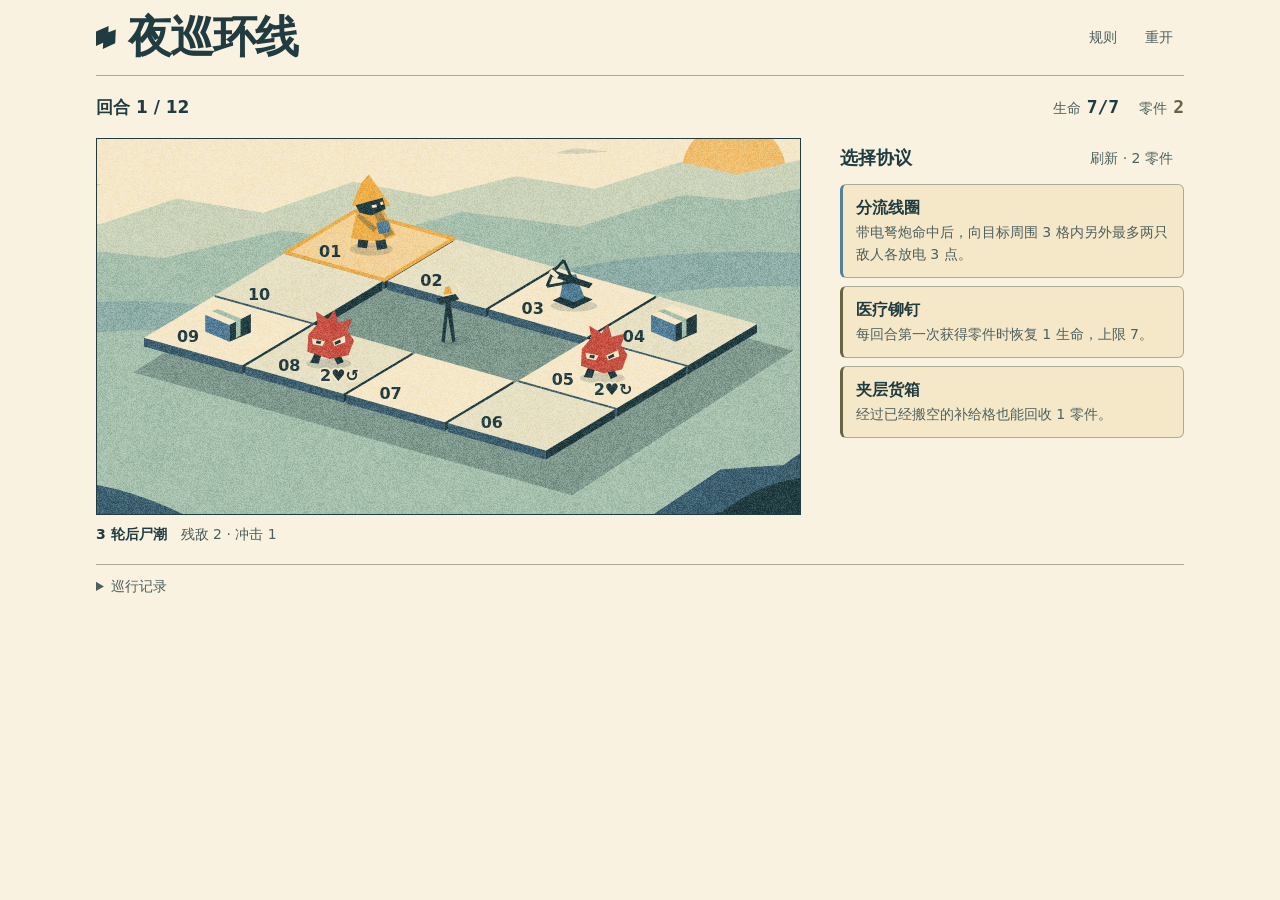
==== 01-dead-circuit/index.html @ 73577dcd "Launch Paper Ink Arcade with two playable Dead Circuit variants" ====
<!doctype html>
<html lang="zh-CN">
<head>
  <meta charset="utf-8">
  <meta name="viewport" content="width=device-width,initial-scale=1">
  <meta name="theme-color" content="#f5e8c9">
  <title>夜巡环线 · 纸墨游乐场</title>
  <link rel="icon" href="data:,">
  <link rel="stylesheet" href="../visual/paper-ink/paper.css">
  <link rel="stylesheet" href="style.css">
  <script defer src="../visual/paper-ink/scene.js"></script>
  <script defer src="game.js"></script><script defer src="screen.js"></script>
</head>
<body>
  <svg id="symbols" class="defs" aria-hidden="true"></svg>
  <div class="shell">
    <header><h1><i class="mark" aria-hidden="true"></i>夜巡环线</h1><nav><button id="help">规则</button><button id="restart">重开</button></nav></header>
    <main>
      <div class="hud"><strong id="round"></strong><span>生命 <b id="hp"></b></span><span>零件 <b id="scrap"></b></span></div>
      <div class="layout">
        <section aria-label="棋盘"><div class="pi-print stage"><svg id="board" viewBox="152 24 792 422" role="group" aria-label="十格环形棋盘"></svg></div>
          <div class="board-note"><div id="wave"></div><p id="hint" role="status" hidden></p></div></section>
        <aside class="console" aria-label="当前行动">
          <section id="bag-tray" hidden><div class="bag-heading"><h2>袋中余数</h2><span id="bag-status"></span></div><div id="bag-faces"></div></section>
          <div id="draft"></div><div id="actions"></div>
          <div class="kits" hidden><span>建造</span><button data-kit="amp"></button><button data-kit="gun"></button></div>
        </aside>
      </div>
      <div class="archive"><details id="rig"><summary>已装协议 <span id="slots"></span></summary><div id="deck"></div></details>
        <details><summary>巡行记录</summary><p id="metrics"></p><div id="events" role="log"></div></details></div>
    </main>
  </div>
  <dialog id="manual" aria-label="规则"><h2>规则</h2><dl>
    <dt>01　选牌与部署</dt><dd>每个奇数回合从三个随机协议中选一个永久生效。想让“击杀”触发“回收”，再用“获得零件”触发攻击？看牌面临场决定。可花 2 零件刷新一次。投前还可在任意空路格安装一件永久装置。04、09 号每波各能领取 2 零件一次。</dd>
    <dt>02　选向巡行</dt><dd><span id="movement-rule">四面骰决定步数；投完再选方向。</span>每经过一格先触发装置，再拾取补给，最后每只仍在本格的感染体令你失去 1 生命。出发格不触发。</dd>
    <dt>03　构筑连锁</dt><dd>弩炮沿本次走向射击本格及前方两格内最近的一只，造成 1 伤害。经过电容后，下次弩炮命中改为 3 伤害。电荷可带过回合，但不能叠加。</dd>
    <dt>04　抵挡尸潮</dt><dd>第 3、6、9、12 回合走完，每两只活敌造成 1 伤害（向上取整）。非终局时，残敌再沿标记方向移动一格，并补入新敌。四波规模为 2 / 3 / 5 / 8 只。最后一次冲击后生命大于 0 即获胜。</dd>
  </dl><div class="edition"><span id="edition-title"></span><span id="seed"></span><a id="compare" target="_blank" rel="noopener"></a></div><button class="primary close">返回棋盘</button></dialog>
  <dialog id="reset" aria-label="重新开局"><h2>重新开局？</h2><div class="reset-actions"><button id="same">同一种子</button><button id="fresh">新种子</button><button class="close">取消</button></div></dialog>
</body></html>
---- visual/paper-ink/paper.css ----
:root {
  --pi-paper: #f5e8c9;
  --pi-ink: #203c41;
  --pi-field: #a7c1ae;
  --pi-signal: #eeae46;
  --pi-threat: #c75142;
  --pi-water: #537f98;
  --pi-grain: .47;
  --pi-period: 256px;
  --pi-font: system-ui, "PingFang SC", "Microsoft YaHei", sans-serif;
  --pi-display: "Songti SC", "Noto Serif CJK SC", "SimSun", Georgia, serif;
  --pi-rule: 1.5px solid var(--pi-ink);
  --pi-shadow: 3px 4px 0 var(--pi-ink);
}
.pi-print {
  position: relative;
  isolation: isolate;
  overflow: hidden;
  background: var(--pi-paper);
}
.pi-print::after {
  content: "";
  position: absolute;
  z-index: 1;
  inset: 0;
  pointer-events: none;
  background: url("./paper-grain.png") repeat left top / var(--pi-period) var(--pi-period);
  mix-blend-mode: soft-light;
  opacity: var(--pi-grain);
}
.shadow { fill: var(--pi-ink); opacity: .16; }
.goldshade { fill: color-mix(in srgb, var(--pi-signal) 67%, var(--pi-ink)); }
.pi-hud { position: relative; z-index: 2; }
.pi-action {
  padding: .6em 1.1em;
  border: var(--pi-rule);
  border-radius: 3px;
  background: var(--pi-paper);
  color: var(--pi-ink);
  font: 650 1rem var(--pi-font);
  cursor: pointer;
}
.pi-action[aria-pressed="true"], .pi-action.primary {
  background: var(--pi-signal);
  box-shadow: var(--pi-shadow);
}
.pi-action:focus-visible { outline: 3px solid var(--pi-ink); outline-offset: 4px; }
@media (forced-colors: active) {
  .pi-print::after { display: none; }
  .pi-action[aria-pressed="true"] { border: 3px double Highlight; }
}
---- 01-dead-circuit/style.css ----
:root {
  color-scheme: light;
  --bg: color-mix(in srgb, var(--pi-paper) 58%, white);
  --surface: var(--pi-paper);
  --line: color-mix(in srgb, var(--pi-ink) 35%, var(--pi-paper));
  --text: var(--pi-ink);
  --dim: color-mix(in srgb, var(--pi-ink) 79%, var(--pi-paper));
  --lime: var(--pi-ink);
  --aqua: var(--pi-water);
  --gold: color-mix(in srgb, var(--pi-ink) 65%, var(--pi-signal));
  --violet: var(--pi-water);
  --mono: ui-monospace, SFMono-Regular, Consolas, monospace;
  background: var(--bg);
  color: var(--text);
  font: 16px/1.45 var(--pi-font);
}
* { box-sizing: border-box; }
body { margin: 0; }
[hidden] { display: none !important; }
.defs { position: absolute; width: 0; height: 0; overflow: hidden; }
.shell { max-width: 1180px; margin: auto; padding: 0 clamp(16px, 4vw, 46px) 28px; }
button {
  font: inherit; color: inherit; cursor: pointer;
  border: 1px solid var(--line); border-radius: 6px; background: var(--surface);
}
button:not(:disabled):hover { filter: brightness(1.15); }
button:disabled { opacity: .42; cursor: default; }
:is(button, a, summary):focus-visible { outline: 2px solid var(--aqua); outline-offset: 3px; z-index: 2; }
h1, h2, p { margin: 0; }
h1 { display: flex; align-items: center; gap: 12px; font: 800 clamp(27px, 3.4vw, 44px)/1.15 var(--pi-display); letter-spacing: -.04em; }
h2 { font-size: 18px; }
header, header nav, .hud, .bag-heading, .draft-heading, .kits, .directions, .reset-actions {
  display: flex; align-items: center;
}
header { min-height: 76px; justify-content: space-between; border-bottom: 1px solid var(--line); }
.mark { width: 20px; height: 23px; background: var(--pi-ink); clip-path: polygon(0 24%,63% 0,62% 27%,99% 15%,96% 75%,34% 100%,36% 73%,0 87%); }
header nav { gap: 6px; }
header nav button, .redraw { padding: 7px 10px; background: transparent; border-color: transparent; color: var(--dim); font-size: 14px; }
header nav button:hover, .redraw:hover { background: var(--surface); color: var(--text); }
.hud { gap: 20px; min-height: 62px; font-variant-numeric: tabular-nums; color: var(--dim); }
.hud strong { margin-right: auto; color: var(--text); font-size: 17px; }
.hud span { display: inline-flex; align-items: baseline; gap: 6px; font-size: 14px; }
.hud b { font: 650 18px var(--mono); color: var(--text); }
#hp { color: var(--lime); }
#hp.critical { color: var(--pi-threat); }
#scrap { color: var(--gold); }
.layout { display: grid; grid-template-columns: minmax(0, 2.05fr) minmax(255px, 1fr); gap: clamp(18px, 3vw, 40px); align-items: start; }
.stage { border: var(--pi-rule); }
#board { width: 100%; height: auto; display: block; }
.cell { cursor: pointer; }
.cell:focus { outline: none; }
.cell:focus-visible .tile-top, .cell:hover .tile-top { stroke: var(--pi-ink); stroke-width: 3; }
.cell.occupied .tile-top { stroke: var(--pi-signal); stroke-width: 4; }
.cell.eligible .tile-top { stroke: var(--pi-ink); stroke-width: 3; stroke-dasharray: 7 5; cursor: crosshair; }
.cell.preview .tile-top { fill: var(--pi-signal); }
.cell.strike .tile-top { fill: var(--pi-threat); }
.tile-id, .enemy-tag, .charge { font: 750 18px var(--pi-font); fill: var(--pi-ink); pointer-events: none; }
.enemy-tag, .charge { paint-order: stroke; stroke: var(--pi-paper); stroke-width: 4px; stroke-linejoin: round; }
.charge { font-size: 28px; }
.board-note { padding: 9px 0 0; font-size: 14px; color: var(--dim); }
.board-note b { color: var(--pi-ink); }
#hint { margin-top: 4px; font-weight: 600; }
.console { padding: 2px 0; }
.bag-heading, .draft-heading { justify-content: space-between; gap: 10px; }
#bag-status { color: var(--dim); font-size: 14px; }
#bag-faces { display: grid; grid-template-columns: repeat(4, 1fr); gap: 6px; margin: 12px 0 18px; }
#bag-faces span { display: grid; place-items: center; height: 48px; font: 650 24px var(--mono); border-radius: 5px; }
.available { color: var(--pi-ink); background: var(--pi-paper); border: var(--pi-rule); border-bottom-width: 3px; }
.spent { color: var(--dim); border: 1px dashed var(--line); text-decoration: line-through; }
.primary, .dir, .bet { min-height: 44px; padding: 9px 12px; font-weight: 650; }
.primary { width: 100%; background: var(--pi-signal); color: var(--pi-ink); border: var(--pi-rule); border-radius: 3px; box-shadow: var(--pi-shadow); }
.primary svg { width: 20px; height: 20px; margin-right: 8px; vertical-align: middle; }
.directions { gap: 7px; }
.dir, .bet { flex: 1; }
.dir { color: var(--lime); }
#actions h2 { margin-bottom: 12px; }
#actions p { margin-bottom: 14px; color: var(--dim); }
fieldset { min-width: 0; margin: 15px 0 0; padding: 0; border: 0; }
legend, .kits > span { font-size: 14px; color: var(--dim); }
legend { margin-bottom: 6px; padding: 0; }
.moving { padding: 13px; border-radius: 6px; background: var(--surface); text-align: center; color: var(--aqua); }
.kits { margin-top: 20px; padding-top: 14px; border-top: 1px solid var(--line); gap: 8px; }
.kits button { display: flex; align-items: center; gap: 5px; flex: 1; justify-content: center; padding: 7px 3px; font-size: 14px; }
.kits .sprite { width: 22px; height: 22px; }
.kits button.active { border-color: var(--violet); color: var(--violet); }
.cost { color: var(--gold); font: 14px var(--mono); }
.offer { display: block; width: 100%; margin-top: 8px; padding: 11px 13px; text-align: left; border-left: 3px solid var(--tint); }
.offer strong { font-size: 16px; }
.offer span, #deck p { display: block; margin-top: 3px; color: var(--dim); font-size: 14px; line-height: 1.55; }
.archive { margin-top: 20px; padding-top: 5px; border-top: 1px solid var(--line); }
.archive summary { width: fit-content; padding: 6px 0; color: var(--dim); font-size: 14px; cursor: pointer; }
#slots { margin-left: 4px; color: var(--lime); }
#deck { display: grid; grid-template-columns: repeat(auto-fit, minmax(min(100%, 225px), 1fr)); gap: 10px; padding: 6px 0 12px; }
#deck > div { padding-left: 9px; border-left: 2px solid var(--tint); }
#metrics { margin: 3px 0; font-size: 14px; }
#events { max-height: 180px; overflow-y: auto; }
.logrow { display: flex; gap: 12px; padding: 5px 0; font-size: 14px; color: var(--dim); }
.logrow time { padding-top: 2px; font: 13px var(--mono); color: var(--lime); }
dialog { width: min(480px, 92vw); max-height: 88vh; padding: 24px; border: 1px solid var(--line); border-radius: 9px; color: var(--text); background: var(--pi-paper); }
dialog::backdrop { background: color-mix(in srgb, var(--pi-ink) 60%, transparent); }
dt { margin-top: 12px; color: var(--lime); font-weight: 650; }
dd { margin: 5px 0; color: var(--dim); line-height: 1.6; }
.edition { display: flex; flex-wrap: wrap; align-items: center; gap: 6px 12px; margin: 16px 0; padding-top: 10px; border-top: 1px solid var(--line); font-size: 14px; color: var(--dim); }
.edition a { color: var(--aqua); }
.reset-actions { flex-wrap: wrap; gap: 8px; margin-top: 16px; }
.reset-actions button { padding: 8px 14px; }
@media (max-width: 730px) {
  .shell { padding-inline: 12px; }
  header { min-height: 52px; }
  h1 { font-size: 21px; gap: 8px; }
  .mark { width: 15px; height: 15px; border-width: 3px; }
  .hud { min-height: 44px; gap: 12px; }
  .hud strong { font-size: 15px; }
  .hud b { font-size: 16px; }
  .layout { grid-template-columns: 1fr; gap: 16px; }
  .tile-id, .enemy-tag { font-size: 23px; }
  #bag-faces { margin: 6px 0 10px; }
  #bag-faces span { height: 35px; font-size: 20px; }
  fieldset, .kits { margin-top: 10px; }
  .kits { padding-top: 10px; }
  .archive { margin-top: 14px; }
}
@media (prefers-reduced-motion: reduce) { * { animation: none !important; } }
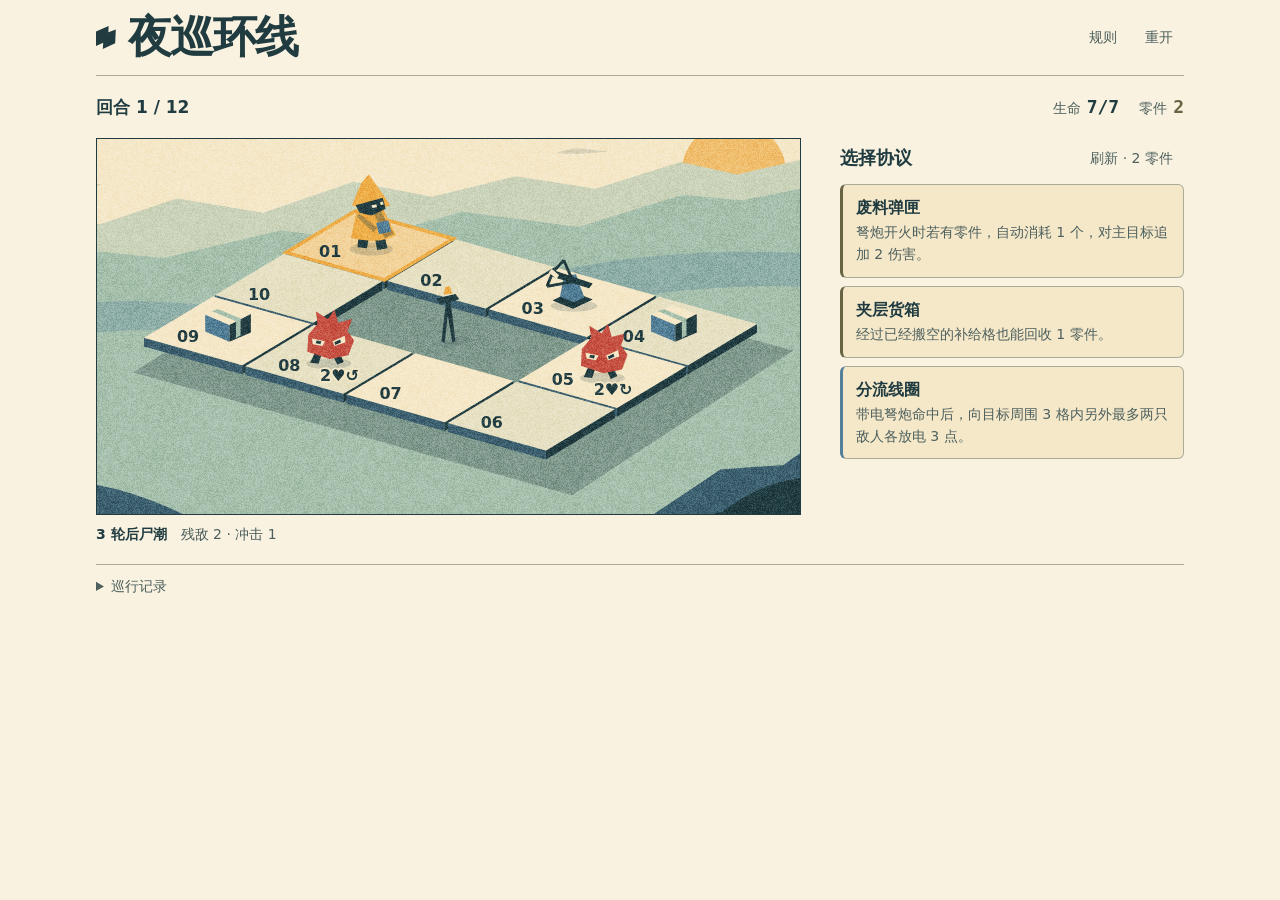
==== commit 4b5bdc90: "Use jeux arcade branding and describe the playable prototypes" ====
--- a/01-dead-circuit/index.html
+++ b/01-dead-circuit/index.html
@@ -4,7 +4,7 @@
   <meta charset="utf-8">
   <meta name="viewport" content="width=device-width,initial-scale=1">
   <meta name="theme-color" content="#f5e8c9">
-  <title>夜巡环线 · 纸墨游乐场</title>
+  <title>夜巡环线 · jeux arcade</title>
   <link rel="icon" href="data:,">
   <link rel="stylesheet" href="../visual/paper-ink/paper.css">
   <link rel="stylesheet" href="style.css">
